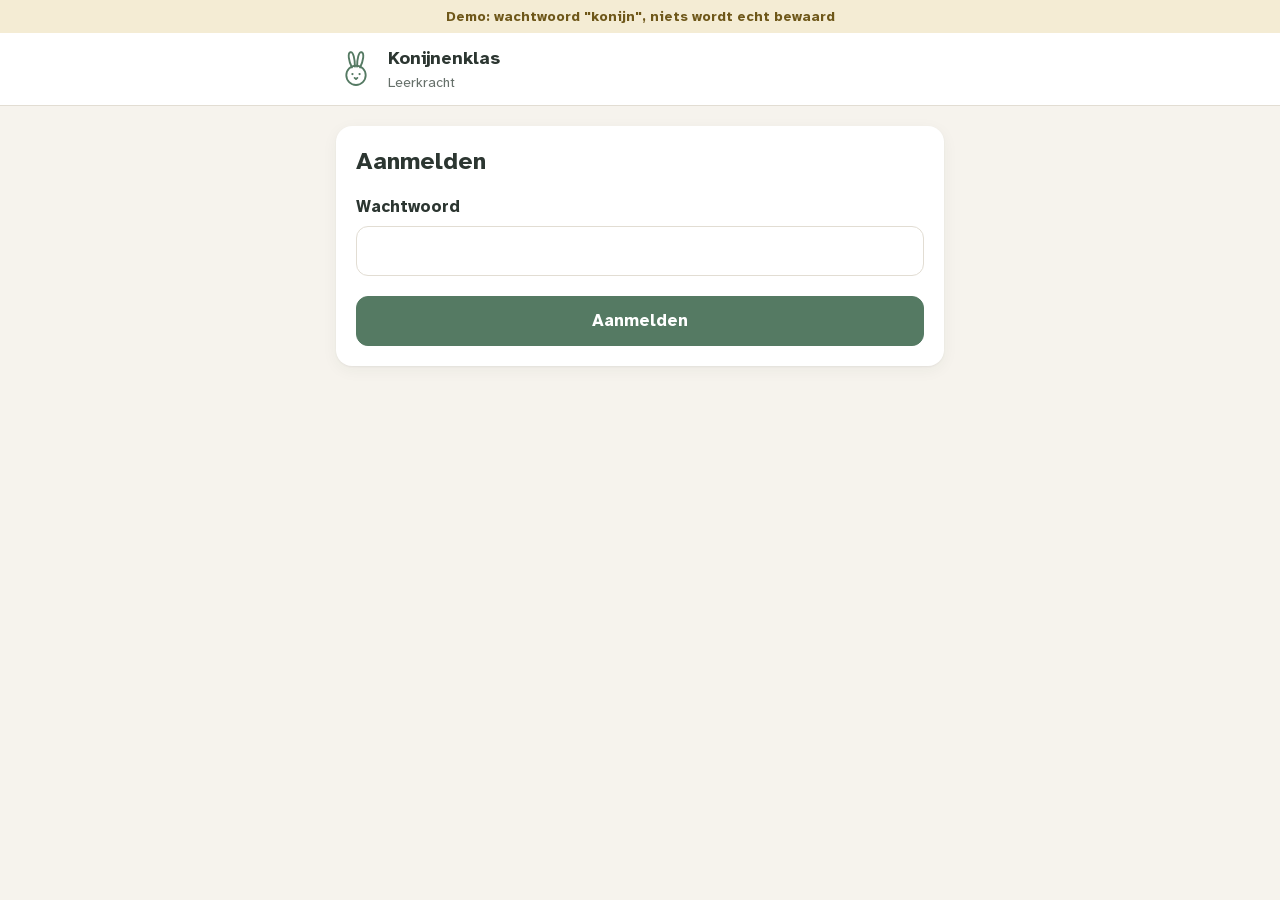
==== leerkracht/index.html @ 287f4061 "Ouder- en leerkrachtensite met demomodus, database en meldingsfunctie Ouders vullen maaltijden (per " ====
<!doctype html>
<html lang="nl-BE">
<head>
  <meta charset="utf-8">
  <meta name="viewport" content="width=device-width, initial-scale=1, viewport-fit=cover">
  <meta name="robots" content="noindex, nofollow">
  <meta name="theme-color" content="#ffffff">
  <meta name="apple-mobile-web-app-capable" content="yes">
  <meta name="apple-mobile-web-app-title" content="Konijnenklas">
  <title>Konijnenklas: leerkracht</title>
  <link rel="manifest" href="manifest.webmanifest">
  <link rel="icon" href="../img/konijn.svg" type="image/svg+xml">
  <link rel="apple-touch-icon" href="../img/icoon-180.png">
  <link rel="preload" href="../fonts/atkinson-400.woff2" as="font" type="font/woff2" crossorigin>
  <link rel="preload" href="../fonts/atkinson-700.woff2" as="font" type="font/woff2" crossorigin>
  <link rel="stylesheet" href="../css/stijl.css">
  <script src="../js/vendor/supabase.js" defer></script>
  <script type="module" src="../js/leerkracht.js"></script>
</head>
<body>
  <div class="demo-band" id="demoBand" hidden>Demo: wachtwoord "konijn", niets wordt echt bewaard</div>
  <header class="kop">
    <div class="kop-binnen">
      <img class="logo" src="../img/konijn.svg" alt="">
      <div>
        <div class="kop-titel" id="klasTitel">Konijnenklas</div>
        <div class="kop-sub">Leerkracht</div>
      </div>
      <button class="link kop-rechts" type="button" id="afmelden" hidden>Afmelden</button>
    </div>
  </header>

  <main class="inhoud">
    <section class="kaart start" id="aanmelden" hidden>
      <h1>Aanmelden</h1>
      <form id="aanmeldForm">
        <label for="wachtwoord">Wachtwoord</label>
        <input type="password" id="wachtwoord" autocomplete="current-password" enterkeyhint="go">
        <p class="fout" id="aanmeldFout" role="alert"></p>
        <button class="knop hoofd breed" type="submit">Aanmelden</button>
      </form>
    </section>

    <section id="app" hidden>
      <nav class="nav" role="tablist">
        <button class="tab" role="tab" data-scherm="kinderen">Kinderen</button>
        <button class="tab" role="tab" data-scherm="klas">Klas</button>
        <button class="tab" role="tab" data-scherm="vrij">Vrije dagen</button>
        <button class="tab" role="tab" data-scherm="meldingen">Meldingen</button>
      </nav>
      <div id="scherm"></div>
    </section>
  </main>

  <dialog id="bevestig">
    <form method="dialog">
      <h2 id="bevestigTitel"></h2>
      <div id="bevestigTekst"></div>
      <div class="dialoog-knoppen">
        <button class="knop" value="nee">Annuleren</button>
        <button class="knop hoofd" value="ja">OK</button>
      </div>
    </form>
  </dialog>
  <div class="toast" id="toast" role="status" aria-live="polite"></div>
</body>
</html>
---- css/stijl.css ----
/* Konijnenklas: gedeelde stijl voor de ouder- en de leerkrachtensite. Mobiel eerst. */

@font-face {
  font-family: 'Atkinson Hyperlegible';
  src: url('../fonts/atkinson-400.woff2') format('woff2');
  font-weight: 400;
  font-display: swap;
}
@font-face {
  font-family: 'Atkinson Hyperlegible';
  src: url('../fonts/atkinson-700.woff2') format('woff2');
  font-weight: 700;
  font-display: swap;
}

:root {
  color-scheme: light;
  --achtergrond: #f6f3ed;
  --kaart: #ffffff;
  --tekst: #2c3631;
  --zacht: #66706a;
  --lijn: #e2ddd3;
  --accent: #557a63;
  --accent-donker: #3f5f4b;
  --accent-zacht: #e4ece5;
  --uit: #efece6;
  --uit-tekst: #b6b0a6;
  --warm: #c4825a;
  --warm-zacht: #f6e7dd;
  --warm-tekst: #7a4a2c;
  --vegi: #6f9152;
  --vegi-zacht: #e6eedd;
  --vegi-tekst: #44602f;
  --boter: #b8963f;
  --boter-zacht: #f4ecd4;
  --boter-tekst: #6e5719;
  --maan: #5f6b9c;
  --fout: #a8473b;
  --straal: 16px;
  --schaduw: 0 1px 2px rgba(44, 54, 49, .06), 0 4px 16px rgba(44, 54, 49, .05);
}

* { box-sizing: border-box; }
html { -webkit-text-size-adjust: 100%; }
body {
  margin: 0;
  background: var(--achtergrond);
  color: var(--tekst);
  font: 17px/1.5 'Atkinson Hyperlegible', system-ui, -apple-system, sans-serif;
  -webkit-font-smoothing: antialiased;
}
[hidden] { display: none !important; }
h1, h2, h3 { line-height: 1.25; margin: 0; }
h1 { font-size: 24px; }
h2 { font-size: 19px; }
p { margin: 0; }
button, input, select { font: inherit; color: inherit; }

/* Kop */
.kop { background: var(--kaart); border-bottom: 1px solid var(--lijn); }
.kop-binnen {
  max-width: 640px; margin: 0 auto; padding: 12px 16px;
  display: flex; align-items: center; gap: 12px;
}
.logo { width: 40px; height: 40px; color: var(--accent); flex: none; }
.kop-titel { font-weight: 700; font-size: 18px; }
.kop-sub { color: var(--zacht); font-size: 14px; }
.kop-rechts { margin-left: auto; }

.inhoud { max-width: 640px; margin: 0 auto; padding: 20px 16px 32px; }
.kaart {
  background: var(--kaart); border-radius: var(--straal); box-shadow: var(--schaduw);
  padding: 20px;
}
.kaart + .kaart { margin-top: 16px; }
.uitleg { color: var(--zacht); margin-top: 6px; }
.klein { color: var(--zacht); font-size: 14px; }

/* Formulieren */
label { display: block; font-weight: 700; margin: 18px 0 6px; }
input[type=text], input[type=password], input[type=date], select {
  width: 100%; min-height: 50px; padding: 10px 14px;
  border: 1.5px solid var(--lijn); border-radius: 12px; background: var(--kaart);
  font-size: 17px;
}
select {
  appearance: none;
  background-image: url("data:image/svg+xml,%3Csvg xmlns='http://www.w3.org/2000/svg' width='14' height='9' fill='none' stroke='%2366706a' stroke-width='2' stroke-linecap='round' stroke-linejoin='round'%3E%3Cpath d='M1 1l6 6 6-6'/%3E%3C/svg%3E");
  background-repeat: no-repeat; background-position: right 16px center; padding-right: 40px;
}
input:focus-visible, select:focus-visible, button:focus-visible {
  outline: 3px solid color-mix(in srgb, var(--accent) 45%, transparent); outline-offset: 2px;
}
.fout { color: var(--fout); font-weight: 700; margin-top: 10px; min-height: 0; }
.fout:empty { display: none; }

.knop {
  display: inline-flex; align-items: center; justify-content: center; gap: 8px;
  min-height: 50px; padding: 10px 18px; border-radius: 12px; cursor: pointer;
  border: 1.5px solid var(--lijn); background: var(--kaart); font-weight: 700;
  text-align: center;
}
.knop.hoofd { background: var(--accent); border-color: var(--accent); color: #fff; }
.knop.hoofd:active { background: var(--accent-donker); }
.knop.breed { width: 100%; }
.knop:disabled { opacity: .45; cursor: default; }
.knop.klein-knop { min-height: 40px; padding: 6px 12px; font-size: 15px; border-radius: 10px; }
.link {
  background: none; border: 0; padding: 4px 0; cursor: pointer;
  color: var(--accent-donker); font-weight: 700; text-decoration: underline; text-underline-offset: 3px;
}
.start .knop.hoofd { margin-top: 20px; }

/* Kind en tabbladen */
.kind-balk { display: flex; align-items: flex-end; justify-content: space-between; gap: 12px; margin-bottom: 16px; }
.tabs {
  display: grid; grid-template-columns: 1fr 1fr; gap: 4px; padding: 4px;
  background: var(--uit); border-radius: 14px; margin-bottom: 16px;
}
.tab {
  min-height: 46px; border: 0; border-radius: 11px; background: transparent; cursor: pointer;
  font-weight: 700; color: var(--zacht);
}
.tab[aria-selected=true] { background: var(--kaart); color: var(--tekst); box-shadow: var(--schaduw); }

/* Maandkiezer */
.maanden {
  display: flex; gap: 6px; overflow-x: auto; padding: 2px 2px 8px; margin: 0 -2px;
  scrollbar-width: none;
}
.maanden::-webkit-scrollbar { display: none; }
.maand {
  flex: none; min-width: 54px; min-height: 52px; padding: 4px 8px; border-radius: 12px; cursor: pointer;
  border: 1.5px solid var(--lijn); background: var(--kaart); line-height: 1.1;
  display: flex; flex-direction: column; align-items: center; justify-content: center; gap: 3px;
}
.maand b { font-size: 15px; }
.maand small { font-size: 11px; color: var(--zacht); }
.maand.actief { border-color: var(--accent); background: var(--accent-zacht); }
.maand.vast b { color: var(--uit-tekst); }
.maand-stip { width: 6px; height: 6px; border-radius: 50%; background: transparent; }
.maand.gewijzigd .maand-stip { background: var(--warm); }
.maand.ingevuld .maand-stip { background: var(--accent); }

.maand-kop { margin: 14px 0 4px; }
.maand-kop .status { margin-top: 2px; }
.maand-kop h2 { text-transform: capitalize; }
.status { font-size: 15px; color: var(--zacht); }
.status.slot { color: var(--fout); font-weight: 700; }

/* Opties boven de kalender */
.opties { margin: 14px 0 16px; padding: 14px; border-radius: 14px; background: var(--achtergrond); }
.segment {
  display: grid; grid-auto-flow: column; grid-auto-columns: 1fr; gap: 4px; padding: 4px;
  border-radius: 12px; background: var(--uit); margin-bottom: 12px;
}
.segment button {
  min-height: 40px; border: 0; border-radius: 9px; background: transparent; cursor: pointer;
  font-size: 15px; font-weight: 700; color: var(--zacht); padding: 4px 6px;
}
.segment button[aria-pressed=true] { background: var(--kaart); color: var(--tekst); box-shadow: var(--schaduw); }
.opties-uitleg { font-size: 15px; color: var(--zacht); margin-bottom: 10px; }
.keuzes { display: grid; grid-template-columns: 1fr 1fr; gap: 8px; }
.keuze {
  min-height: 48px; padding: 6px 10px; border-radius: 12px; cursor: pointer; text-align: left;
  border: 1.5px solid var(--lijn); background: var(--kaart); font-size: 15px; font-weight: 700;
  display: flex; align-items: center; gap: 8px;
}
.keuze:disabled { opacity: .45; cursor: default; }
.bol {
  flex: none; position: relative; width: 22px; height: 22px; border-radius: 50%;
  display: grid; place-items: center; font-size: 11px; font-weight: 700; border: 1.5px solid;
}
.bol.m-warm { background: var(--warm-zacht); border-color: var(--warm); color: var(--warm-tekst); }
.bol.m-vegi { background: var(--vegi-zacht); border-color: var(--vegi); color: var(--vegi-tekst); }
.bol.m-boterhammen { background: var(--boter-zacht); border-color: var(--boter); color: var(--boter-tekst); }
.bol .dag-maan { width: 13px; height: 13px; top: -5px; left: -6px; }
.bol .dag-maan svg { width: 9px; height: 9px; }
.vaste-dagen { display: grid; gap: 8px; margin-bottom: 12px; }
.vaste-dag { display: grid; grid-template-columns: 96px 1fr; align-items: center; gap: 10px; }
.vaste-dag span { font-weight: 700; }
.vaste-dag select { min-height: 44px; font-size: 15px; }
.opties-rij { display: flex; flex-wrap: wrap; gap: 8px; margin-top: 10px; }
.opties-rij .knop { flex: 1 1 auto; }
.weekdagen { display: flex; flex-wrap: wrap; gap: 8px; margin-bottom: 4px; }
.vinkje {
  display: inline-flex; align-items: center; gap: 8px; margin: 0; padding: 8px 12px; min-height: 44px;
  border: 1.5px solid var(--lijn); border-radius: 12px; background: var(--kaart); font-weight: 700; cursor: pointer;
}
.vinkje input { width: 20px; height: 20px; accent-color: var(--accent); margin: 0; }
.weken { display: grid; gap: 8px; }
.week {
  display: flex; align-items: center; justify-content: space-between; gap: 8px;
  min-height: 48px; padding: 6px 12px; border-radius: 12px; cursor: pointer;
  border: 1.5px solid var(--lijn); background: var(--kaart); font-weight: 700; text-align: left;
}
.week.aan { border-color: var(--accent); background: var(--accent-zacht); }
.week small { color: var(--zacht); font-weight: 400; font-size: 14px; }

/* Kalender */
.kalender { display: grid; grid-template-columns: repeat(7, minmax(0, 1fr)); gap: 4px 2px; }
.kalender-kop {
  text-align: center; font-size: 13px; font-weight: 700; color: var(--zacht);
  text-transform: uppercase; letter-spacing: .04em; padding-bottom: 4px;
}
.kalender-kop.weekend { color: var(--uit-tekst); }
.dag {
  appearance: none; border: 0; background: none; padding: 4px 0 0; margin: 0; cursor: pointer;
  display: flex; flex-direction: column; align-items: center; gap: 3px; min-height: 64px;
  -webkit-tap-highlight-color: transparent;
}
.dag-cirkel {
  position: relative; width: 40px; height: 40px; border-radius: 50%;
  display: grid; place-items: center; font-weight: 700; font-size: 16px;
  border: 1.5px solid var(--lijn); background: var(--kaart);
  transition: background-color .12s, border-color .12s;
}
.dag-label { font-size: 11px; line-height: 14px; min-height: 14px; font-weight: 700; color: var(--zacht); }
.dag.uit { cursor: default; }
.dag.uit .dag-cirkel { background: var(--uit); border-color: transparent; color: var(--uit-tekst); }
.dag.vrij .dag-label { color: var(--uit-tekst); }
.dag.m-warm .dag-cirkel { background: var(--warm-zacht); border-color: var(--warm); color: var(--warm-tekst); }
.dag.m-vegi .dag-cirkel { background: var(--vegi-zacht); border-color: var(--vegi); color: var(--vegi-tekst); }
.dag.m-boterhammen .dag-cirkel { background: var(--boter-zacht); border-color: var(--boter); color: var(--boter-tekst); }
.dag.m-warm .dag-label { color: var(--warm-tekst); }
.dag.m-vegi .dag-label { color: var(--vegi-tekst); }
.dag.m-boterhammen .dag-label { color: var(--boter-tekst); }
.dag.o-aan .dag-cirkel { background: var(--accent); border-color: var(--accent); color: #fff; }
.dag.o-aan .dag-label { color: var(--accent-donker); }
.dag.uit:is(.m-warm, .m-vegi, .m-boterhammen, .o-aan) .dag-cirkel { opacity: .5; }
.dag.vandaag .dag-cirkel { box-shadow: 0 0 0 2px var(--kaart), 0 0 0 4px var(--tekst); }
.dag.vandaag .dag-label { color: var(--tekst); }
.dag.gekozen .dag-cirkel { outline: 3px solid var(--accent-donker); outline-offset: 2px; }
.dag.gekozen .dag-cirkel::after {
  content: ''; position: absolute; right: -6px; bottom: -6px; width: 17px; height: 17px; border-radius: 50%;
  background: var(--accent-donker) url("data:image/svg+xml,%3Csvg xmlns='http://www.w3.org/2000/svg' viewBox='0 0 12 12' fill='none' stroke='white' stroke-width='2' stroke-linecap='round' stroke-linejoin='round'%3E%3Cpath d='M2.5 6.2l2.3 2.3 4.7-4.9'/%3E%3C/svg%3E") center / 11px no-repeat;
}
.dag-maan {
  position: absolute; top: -6px; left: -6px; width: 18px; height: 18px; border-radius: 50%;
  display: grid; place-items: center; background: var(--kaart); color: var(--maan);
  box-shadow: 0 0 0 1.5px var(--lijn);
}
.dag-maan svg { width: 12px; height: 12px; display: block; }
.paneel.vast .kalender { filter: grayscale(.4); }

.legende {
  display: flex; flex-wrap: wrap; gap: 8px 16px; margin-top: 16px; font-size: 14px; color: var(--zacht);
}
.legende span { display: inline-flex; align-items: center; gap: 6px; }
.legende .bol { width: 18px; height: 18px; font-size: 10px; }
.legende .legende-maan { border: 0; }
.legende .legende-maan .dag-maan { position: static; width: 18px; height: 18px; }
.legende .bol.uit { background: var(--uit); border-color: transparent; }
.legende .bol.o-aan { background: var(--accent); border-color: var(--accent); }
.vrije-lijst { margin: 12px 0 0; padding: 0; list-style: none; font-size: 14px; color: var(--zacht); }
.vrije-lijst li + li { margin-top: 2px; }

/* Verstuurbalk */
.verstuur-balk {
  position: sticky; bottom: 0; z-index: 5; margin: 20px -16px 0;
  padding: 14px 16px calc(14px + env(safe-area-inset-bottom));
  background: color-mix(in srgb, var(--achtergrond) 94%, transparent);
  backdrop-filter: blur(8px); -webkit-backdrop-filter: blur(8px);
  border-top: 1px solid var(--lijn);
}
.verstuur-status { font-size: 14px; color: var(--zacht); margin-bottom: 8px; text-align: center; }
.verstuur-status.open { color: var(--warm-tekst); font-weight: 700; }

/* Dialoog en toast */
dialog {
  border: 0; border-radius: 20px; padding: 24px; width: min(440px, calc(100vw - 32px));
  box-shadow: 0 20px 60px rgba(0, 0, 0, .2); color: var(--tekst);
}
dialog::backdrop { background: rgba(44, 54, 49, .45); }
dialog h2 { margin-bottom: 12px; }
dialog p + p, dialog ul + p { margin-top: 10px; }
dialog ul { margin: 10px 0 0; padding-left: 20px; }
.dialoog-knoppen { display: grid; grid-template-columns: 1fr 1fr; gap: 10px; margin-top: 22px; }

.toast {
  position: fixed; left: 50%; top: calc(16px + env(safe-area-inset-top)); z-index: 20;
  transform: translate(-50%, -20px); opacity: 0; pointer-events: none;
  background: var(--tekst); color: #fff; padding: 12px 18px; border-radius: 12px; font-weight: 700;
  width: max-content; max-width: calc(100vw - 32px); text-align: center;
  transition: opacity .2s, transform .2s;
}
.toast.zichtbaar { opacity: 1; transform: translate(-50%, 0); }

.laden { color: var(--zacht); text-align: center; padding: 32px 0; }
.demo-band {
  background: var(--boter-zacht); color: var(--boter-tekst); font-size: 14px; font-weight: 700;
  text-align: center; padding: 6px 16px;
}

/* Leerkracht */
.nav {
  display: flex; gap: 4px; overflow-x: auto; padding: 4px; margin-bottom: 16px;
  background: var(--uit); border-radius: 14px; scrollbar-width: none;
}
.nav::-webkit-scrollbar { display: none; }
.nav .tab { flex: 1 1 auto; padding: 0 8px; font-size: 14px; white-space: nowrap; }
@media (min-width: 420px) { .nav .tab { font-size: 16px; padding: 0 12px; } }
.lijst { list-style: none; margin: 0; padding: 0; }
.lijst li { border-top: 1px solid var(--lijn); }
.lijst li:first-child { border-top: 0; }
.rij {
  width: 100%; display: flex; align-items: center; justify-content: space-between; gap: 12px;
  min-height: 56px; padding: 8px 0; background: none; border: 0; text-align: left; cursor: pointer;
}
.rij b { display: block; }
.rij small { color: var(--zacht); font-size: 14px; }
.rij-pijl { color: var(--zacht); flex: none; }
.zoek { margin-bottom: 8px; }
.formulier-rij { display: grid; grid-template-columns: 1fr 1fr; gap: 10px; }
.formulier-rij label { margin-top: 12px; }
.inzending { padding: 10px 0; border-top: 1px solid var(--lijn); }
.inzending:first-child { border-top: 0; }
.inzending small { display: block; color: var(--zacht); font-size: 13px; }
.label-soort {
  display: inline-block; font-size: 12px; font-weight: 700; border-radius: 6px; padding: 1px 6px; margin-right: 6px;
  background: var(--accent-zacht); color: var(--accent-donker);
}
.label-soort.maaltijden { background: var(--warm-zacht); color: var(--warm-tekst); }
.terug { margin-bottom: 12px; }
.fiche-kalenders { display: grid; gap: 24px; margin-top: 12px; }
.fiche-kalenders h3 { margin-bottom: 10px; font-size: 17px; }
.vrije-dag { display: flex; align-items: center; justify-content: space-between; gap: 12px; padding: 8px 0; border-top: 1px solid var(--lijn); }
.vrije-dag:first-child { border-top: 0; }
.vrije-dag small { display: block; color: var(--zacht); font-size: 14px; }
.officieel { color: var(--zacht); font-size: 13px; }

@media (min-width: 520px) {
  .dag-cirkel { width: 46px; height: 46px; font-size: 17px; }
  .dag { min-height: 72px; }
  .keuzes { grid-template-columns: 1fr 1fr 1fr; }
}
@media (prefers-reduced-motion: reduce) {
  * { transition: none !important; }
}
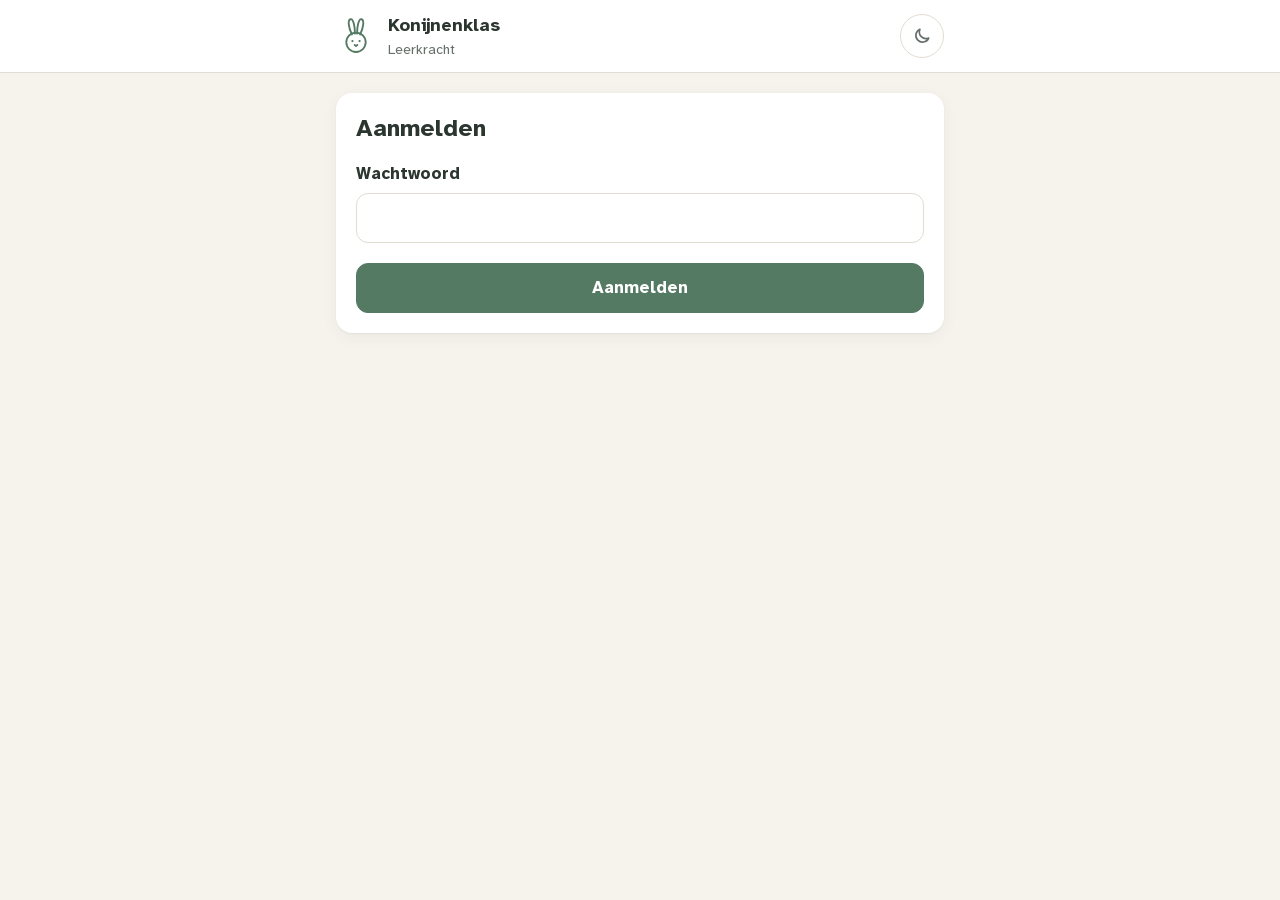
==== commit 91e57f19: "Lichte en donkere modus, bewaard in een cookie op het toestel Knop rechtsboven op de ouder- en leerk" ====
--- a/leerkracht/index.html
+++ b/leerkracht/index.html
@@ -13,6 +13,7 @@
   <link rel="apple-touch-icon" href="../img/icoon-180.png">
   <link rel="preload" href="../fonts/atkinson-400.woff2" as="font" type="font/woff2" crossorigin>
   <link rel="preload" href="../fonts/atkinson-700.woff2" as="font" type="font/woff2" crossorigin>
+  <script>document.documentElement.dataset.thema = /(?:^|; )thema=donker/.test(document.cookie) ? 'donker' : 'licht';</script>
   <link rel="stylesheet" href="../css/stijl.css">
   <script src="../js/vendor/supabase.js" defer></script>
   <script type="module" src="../js/leerkracht.js"></script>
@@ -26,7 +27,10 @@
         <div class="kop-titel" id="klasTitel">Konijnenklas</div>
         <div class="kop-sub">Leerkracht</div>
       </div>
-      <button class="link kop-rechts" type="button" id="afmelden" hidden>Afmelden</button>
+      <div class="kop-rechts">
+        <button class="link" type="button" id="afmelden" hidden>Afmelden</button>
+        <button class="thema-knop" type="button" id="themaKnop"></button>
+      </div>
     </div>
   </header>
 
--- a/css/stijl.css
+++ b/css/stijl.css
@@ -40,6 +40,37 @@
   --schaduw: 0 1px 2px rgba(44, 54, 49, .06), 0 4px 16px rgba(44, 54, 49, .05);
 }
 
+/* Donkere modus: dezelfde rustige kleuren, gedempt */
+:root[data-thema=donker] {
+  color-scheme: dark;
+  --achtergrond: #161b19;
+  --kaart: #20272a;
+  --tekst: #e5e9e6;
+  --zacht: #9ba59f;
+  --lijn: #353e3b;
+  --accent: #4f7a5e;
+  --accent-donker: #9cc4a9;
+  --accent-zacht: #24382c;
+  --uit: #262d2c;
+  --uit-tekst: #5b6561;
+  --warm: #c98f68;
+  --warm-zacht: #3a2a21;
+  --warm-tekst: #f0c6a8;
+  --vegi: #86a768;
+  --vegi-zacht: #253120;
+  --vegi-tekst: #c6dcb0;
+  --boter: #c7a654;
+  --boter-zacht: #352e1a;
+  --boter-tekst: #ebd89f;
+  --maan: #a3aee0;
+  --fout: #e48f82;
+  --schaduw: 0 1px 2px rgba(0, 0, 0, .3), 0 4px 16px rgba(0, 0, 0, .2);
+}
+:root[data-thema=donker] .dag.gekozen .dag-cirkel::after { background-color: #3f6b4f; }
+:root[data-thema=donker] select {
+  background-image: url("data:image/svg+xml,%3Csvg xmlns='http://www.w3.org/2000/svg' width='14' height='9' fill='none' stroke='%239ba59f' stroke-width='2' stroke-linecap='round' stroke-linejoin='round'%3E%3Cpath d='M1 1l6 6 6-6'/%3E%3C/svg%3E");
+}
+
 * { box-sizing: border-box; }
 html { -webkit-text-size-adjust: 100%; }
 body {
@@ -65,7 +96,12 @@
 .logo { width: 40px; height: 40px; color: var(--accent); flex: none; }
 .kop-titel { font-weight: 700; font-size: 18px; }
 .kop-sub { color: var(--zacht); font-size: 14px; }
-.kop-rechts { margin-left: auto; }
+.kop-rechts { margin-left: auto; display: flex; align-items: center; gap: 14px; }
+.thema-knop {
+  width: 44px; height: 44px; border-radius: 50%; border: 1.5px solid var(--lijn); background: var(--kaart);
+  color: var(--zacht); display: grid; place-items: center; cursor: pointer; padding: 0; flex: none;
+}
+.thema-knop svg { width: 20px; height: 20px; }
 
 .inhoud { max-width: 640px; margin: 0 auto; padding: 20px 16px 32px; }
 .kaart {
@@ -91,6 +127,7 @@
 input:focus-visible, select:focus-visible, button:focus-visible {
   outline: 3px solid color-mix(in srgb, var(--accent) 45%, transparent); outline-offset: 2px;
 }
+.hulp { color: var(--zacht); font-size: 15px; margin: -2px 0 8px; }
 .fout { color: var(--fout); font-weight: 700; margin-top: 10px; min-height: 0; }
 .fout:empty { display: none; }
 
@@ -269,7 +306,7 @@
 /* Dialoog en toast */
 dialog {
   border: 0; border-radius: 20px; padding: 24px; width: min(440px, calc(100vw - 32px));
-  box-shadow: 0 20px 60px rgba(0, 0, 0, .2); color: var(--tekst);
+  box-shadow: 0 20px 60px rgba(0, 0, 0, .2); color: var(--tekst); background: var(--kaart);
 }
 dialog::backdrop { background: rgba(44, 54, 49, .45); }
 dialog h2 { margin-bottom: 12px; }
@@ -280,7 +317,7 @@
 .toast {
   position: fixed; left: 50%; top: calc(16px + env(safe-area-inset-top)); z-index: 20;
   transform: translate(-50%, -20px); opacity: 0; pointer-events: none;
-  background: var(--tekst); color: #fff; padding: 12px 18px; border-radius: 12px; font-weight: 700;
+  background: var(--tekst); color: var(--achtergrond); padding: 12px 18px; border-radius: 12px; font-weight: 700;
   width: max-content; max-width: calc(100vw - 32px); text-align: center;
   transition: opacity .2s, transform .2s;
 }
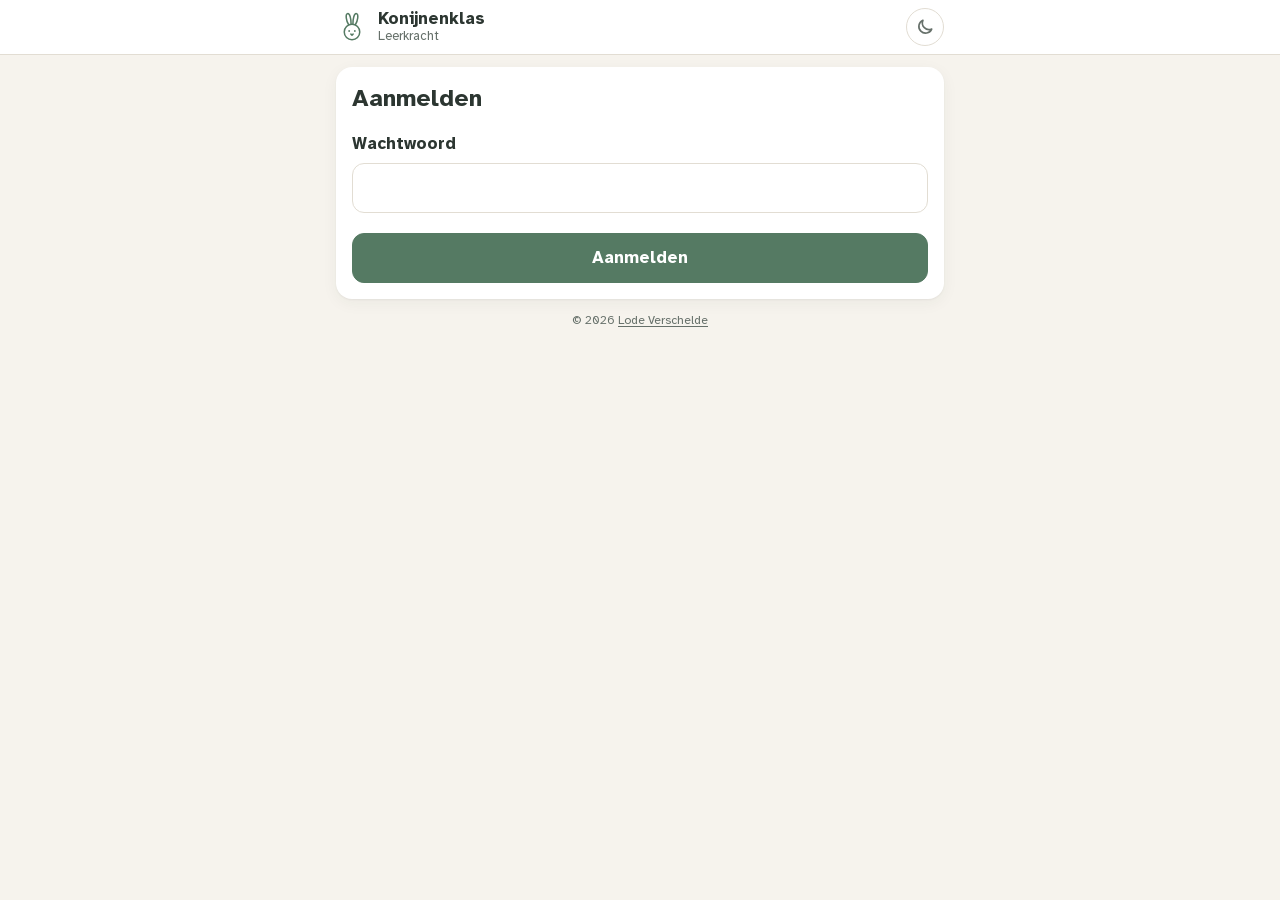
==== commit d75ced6a: "Copyrightregel onderaan elke pagina, naam linkt naar lvit.be '© <huidig jaar> Lode Verschelde', klei" ====
--- a/leerkracht/index.html
+++ b/leerkracht/index.html
@@ -56,6 +56,9 @@
     </section>
   </main>
 
+  <footer class="voet">© <span class="jaar">2026</span> <a href="https://lvit.be" target="_blank" rel="noopener">Lode Verschelde</a></footer>
+  <script>document.querySelectorAll('.jaar').forEach((j) => { j.textContent = new Date().getFullYear(); });</script>
+
   <dialog id="bevestig">
     <form method="dialog">
       <h2 id="bevestigTitel"></h2>
--- a/css/stijl.css
+++ b/css/stijl.css
@@ -36,6 +36,8 @@
   --boter-tekst: #6e5719;
   --maan: #5f6b9c;
   --fout: #a8473b;
+  --rood: #c2453a;
+  --blauw: #3d6db5;
   --straal: 16px;
   --schaduw: 0 1px 2px rgba(44, 54, 49, .06), 0 4px 16px rgba(44, 54, 49, .05);
 }
@@ -64,6 +66,8 @@
   --boter-tekst: #ebd89f;
   --maan: #a3aee0;
   --fout: #e48f82;
+  --rood: #c9564b;
+  --blauw: #4a7bc4;
   --schaduw: 0 1px 2px rgba(0, 0, 0, .3), 0 4px 16px rgba(0, 0, 0, .2);
 }
 :root[data-thema=donker] .dag.gekozen .dag-cirkel::after { background-color: #3f6b4f; }
@@ -103,7 +107,7 @@
 }
 .thema-knop svg { width: 20px; height: 20px; }
 
-.inhoud { max-width: 640px; margin: 0 auto; padding: 20px 16px 32px; }
+.inhoud { max-width: 640px; margin: 0 auto; padding: 20px 16px 8px; }
 .kaart {
   background: var(--kaart); border-radius: var(--straal); box-shadow: var(--schaduw);
   padding: 20px;
@@ -127,7 +131,7 @@
 input:focus-visible, select:focus-visible, button:focus-visible {
   outline: 3px solid color-mix(in srgb, var(--accent) 45%, transparent); outline-offset: 2px;
 }
-.hulp { color: var(--zacht); font-size: 15px; margin: -2px 0 8px; }
+.hulp { color: var(--zacht); font-size: 13px; line-height: 1.4; margin: -2px 0 8px; }
 .fout { color: var(--fout); font-weight: 700; margin-top: 10px; min-height: 0; }
 .fout:empty { display: none; }
 
@@ -206,7 +210,7 @@
 .keuze:disabled { opacity: .45; cursor: default; }
 .bol {
   flex: none; position: relative; width: 22px; height: 22px; border-radius: 50%;
-  display: grid; place-items: center; font-size: 11px; font-weight: 700; border: 1.5px solid;
+  display: grid; place-items: center; font-size: 11px; font-weight: 700; line-height: 1; border: 1.5px solid;
 }
 .bol.m-warm { background: var(--warm-zacht); border-color: var(--warm); color: var(--warm-tekst); }
 .bol.m-vegi { background: var(--vegi-zacht); border-color: var(--vegi); color: var(--vegi-tekst); }
@@ -283,7 +287,7 @@
 .legende {
   display: flex; flex-wrap: wrap; gap: 8px 16px; margin-top: 16px; font-size: 14px; color: var(--zacht);
 }
-.legende span { display: inline-flex; align-items: center; gap: 6px; }
+.legende > span { display: inline-flex; align-items: center; gap: 6px; }
 .legende .bol { width: 18px; height: 18px; font-size: 10px; }
 .legende .legende-maan { border: 0; }
 .legende .legende-maan .dag-maan { position: static; width: 18px; height: 18px; }
@@ -347,6 +351,17 @@
 .rij b { display: block; }
 .rij small { color: var(--zacht); font-size: 14px; }
 .rij-pijl { color: var(--zacht); flex: none; }
+.rij-rechts { display: flex; align-items: center; gap: 6px; flex: none; }
+.nieuw-bol {
+  width: 26px; height: 26px; border-radius: 50%; display: grid; place-items: center;
+  color: #fff; font-size: 13px; font-weight: 700; line-height: 1;
+}
+.nieuw-bol.maaltijden { background: var(--rood); }
+.nieuw-bol.opvang { background: var(--blauw); }
+.label-nieuw {
+  display: inline-block; margin-left: 6px; font-size: 12px; font-weight: 700; border-radius: 6px; padding: 1px 6px;
+  background: var(--rood); color: #fff;
+}
 .zoek { margin-bottom: 8px; }
 .formulier-rij { display: grid; grid-template-columns: 1fr 1fr; gap: 10px; }
 .formulier-rij label { margin-top: 12px; }
@@ -374,3 +389,87 @@
 @media (prefers-reduced-motion: reduce) {
   * { transition: none !important; }
 }
+
+/* Ouderpagina compact op een smartphone: de kalender moet zonder scrollen in beeld komen. */
+.kind-balk { align-items: center; margin-bottom: 10px; }
+.kind-naam { font-size: 18px; min-width: 0; overflow: hidden; text-overflow: ellipsis; white-space: nowrap; }
+.kind-naam .klein { font-size: 14px; }
+.verstuur-balk { position: static; }
+.verstuur-balk.plakt { position: sticky; }
+
+/* Compact op elke breedte (vroeger alleen onder 520 px). */
+.kop-binnen { padding: 8px 16px; gap: 10px; }
+.logo { width: 32px; height: 32px; }
+.kop-titel { font-size: 17px; line-height: 1.2; }
+.kop-sub { font-size: 13px; line-height: 1.2; }
+.thema-knop { width: 38px; height: 38px; }
+.inhoud { padding-top: 12px; }
+.kaart { padding: 16px; }
+
+.tabs { margin-bottom: 10px; padding: 3px; }
+.tab { min-height: 40px; }
+.maanden { gap: 5px; padding-bottom: 4px; }
+.maand { position: relative; min-width: 46px; min-height: 32px; padding: 2px 8px; }
+.maand .maand-stip { position: absolute; bottom: 3px; left: 50%; width: 5px; height: 5px; margin-left: -2.5px; }
+.maand b { font-size: 14px; }
+.maand-kop { margin: 4px 0 0; }
+.maand-kop h2 { font-size: 17px; }
+.maand-kop .status { font-size: 13px; margin-top: 0; }
+
+.opties { margin: 6px 0 10px; padding: 10px; }
+.segment { margin-bottom: 8px; padding: 3px; }
+.segment button { min-height: 34px; font-size: 14px; }
+.opties-uitleg { font-size: 13px; margin-bottom: 8px; }
+.keuzes { gap: 6px; }
+.keuze { min-height: 40px; padding: 4px 8px; font-size: 14px; border-radius: 10px; }
+.vaste-dagen { gap: 6px; margin-bottom: 8px; }
+.vaste-dag { margin: 0; }
+.vaste-dag { grid-template-columns: 96px 1fr; }
+.vaste-dag select { font-weight: 400; }
+.vaste-dag select { min-height: 38px; padding: 6px 36px 6px 10px; }
+.vaste-dagen + .knop, .opties .knop.hoofd.breed { min-height: 42px; }
+.opties-rij { margin-top: 6px; gap: 6px; }
+.knop.klein-knop { min-height: 36px; }
+.weken { gap: 6px; }
+.week { min-height: 40px; }
+.vinkje { min-height: 38px; padding: 6px 10px; }
+.opties .knop { min-height: 42px; }
+
+.kalender { gap: 2px; }
+.kalender-kop { font-size: 12px; padding-bottom: 2px; }
+.dag { min-height: 52px; gap: 2px; padding-top: 3px; }
+.dag-cirkel { width: 36px; height: 36px; font-size: 15px; }
+.dag-label { font-size: 10px; line-height: 12px; min-height: 12px; }
+.dag-maan { width: 16px; height: 16px; top: -5px; left: -5px; }
+.dag-maan svg { width: 11px; height: 11px; }
+
+.legende { margin-top: 10px; gap: 6px 12px; font-size: 13px; }
+.vrije-lijst { margin-top: 8px; font-size: 13px; }
+.verstuur-balk { margin-top: 12px; padding: 10px 16px calc(10px + env(safe-area-inset-bottom)); }
+.verstuur-status { font-size: 13px; margin-bottom: 6px; }
+.verstuur-balk .knop { min-height: 46px; }
+@media (min-width: 520px) {
+  .dag-cirkel { width: 42px; height: 42px; font-size: 16px; }
+  .dag { min-height: 58px; }
+}
+
+/* Rooster met maaltijdkeuzes */
+.keuze-matrix { display: grid; grid-template-columns: auto repeat(3, minmax(0, 1fr)); gap: 6px; align-items: center; }
+.matrix-kolom { text-align: center; font-size: 13px; font-weight: 700; color: var(--zacht); }
+.matrix-rij { font-size: 13px; font-weight: 700; color: var(--zacht); line-height: 1.2; max-width: 84px; }
+.keuze-matrix .keuze { justify-content: center; min-height: 44px; padding: 4px; }
+.keuze-matrix .bol { width: 28px; height: 28px; font-size: 13px; }
+.keuze-matrix .bol .dag-maan { width: 16px; height: 16px; top: -6px; left: -7px; }
+.keuze-matrix .bol .dag-maan svg { width: 11px; height: 11px; }
+.uitleg-rij { display: flex; align-items: baseline; gap: 12px; margin-bottom: 8px; }
+.uitleg-rij .opties-uitleg { margin: 0; flex: 1; }
+.klein-link { font-size: 14px; padding: 2px 0; flex: none; }
+.link:disabled { opacity: .4; cursor: default; }
+.selectie-rij { margin-top: -4px; gap: 16px; }
+
+/* Voettekst met copyright */
+.voet {
+  max-width: 640px; margin: 0 auto; padding: 4px 16px calc(16px + env(safe-area-inset-bottom));
+  text-align: center; font-size: 12px; color: var(--zacht);
+}
+.voet a { color: inherit; text-underline-offset: 2px; }
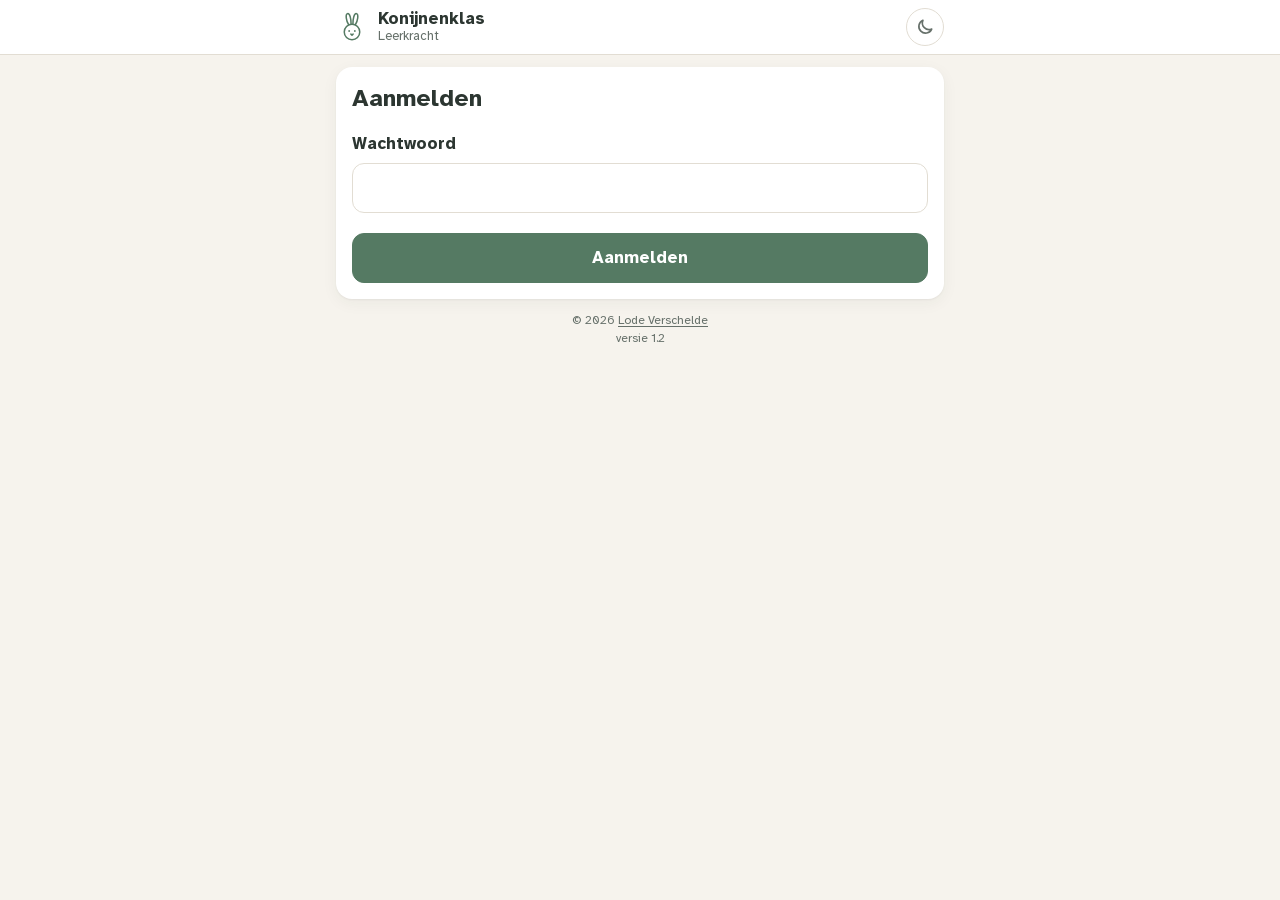
==== commit 1d668067: "Meldingen weer in het gewone formaat (declarative web push toonde niets op de iPhone); versienummer " ====
--- a/leerkracht/index.html
+++ b/leerkracht/index.html
@@ -56,7 +56,7 @@
     </section>
   </main>
 
-  <footer class="voet">© <span class="jaar">2026</span> <a href="https://lvit.be" target="_blank" rel="noopener">Lode Verschelde</a></footer>
+  <footer class="voet">© <span class="jaar">2026</span> <a href="https://lvit.be" target="_blank" rel="noopener">Lode Verschelde</a><br><span id="versie"></span><span id="versieSw"></span></footer>
   <script>document.querySelectorAll('.jaar').forEach((j) => { j.textContent = new Date().getFullYear(); });</script>
 
   <dialog id="bevestig">
--- a/css/stijl.css
+++ b/css/stijl.css
@@ -100,12 +100,24 @@
 .logo { width: 40px; height: 40px; color: var(--accent); flex: none; }
 .kop-titel { font-weight: 700; font-size: 18px; }
 .kop-sub { color: var(--zacht); font-size: 14px; }
-.kop-rechts { margin-left: auto; display: flex; align-items: center; gap: 14px; }
+.kop-rechts { margin-left: auto; display: flex; align-items: center; gap: 10px; }
 .thema-knop {
   width: 44px; height: 44px; border-radius: 50%; border: 1.5px solid var(--lijn); background: var(--kaart);
   color: var(--zacht); display: grid; place-items: center; cursor: pointer; padding: 0; flex: none;
 }
 .thema-knop svg { width: 20px; height: 20px; }
+/* Taalknop: toont de code, de onzichtbare keuzelijst erboven opent de lijst van het toestel. */
+.taal-knop {
+  position: relative; width: 44px; height: 44px; border-radius: 50%; border: 1.5px solid var(--lijn); background: var(--kaart);
+  color: var(--zacht); display: grid; place-items: center; flex: none; margin: 0; font-size: 13px; font-weight: 700; letter-spacing: .02em;
+}
+.taal-knop select {
+  position: absolute; inset: 0; width: 100%; height: 100%; min-height: 0; opacity: 0; cursor: pointer; font-size: 16px;
+  appearance: none; border: 0; padding: 0; margin: 0;
+}
+.taal-knop:has(select:focus-visible) { outline: 2px solid var(--accent-donker); outline-offset: 2px; }
+/* Tot ouder.js de vaste teksten vertaald heeft: geen Nederlandse flits in een andere taal. */
+.vertalen [data-t] { visibility: hidden; }
 
 .inhoud { max-width: 640px; margin: 0 auto; padding: 20px 16px 8px; }
 .kaart {
@@ -402,7 +414,8 @@
 .logo { width: 32px; height: 32px; }
 .kop-titel { font-size: 17px; line-height: 1.2; }
 .kop-sub { font-size: 13px; line-height: 1.2; }
-.thema-knop { width: 38px; height: 38px; }
+.thema-knop, .taal-knop { width: 38px; height: 38px; }
+.kop-rechts { gap: 8px; }
 .inhoud { padding-top: 12px; }
 .kaart { padding: 16px; }
 
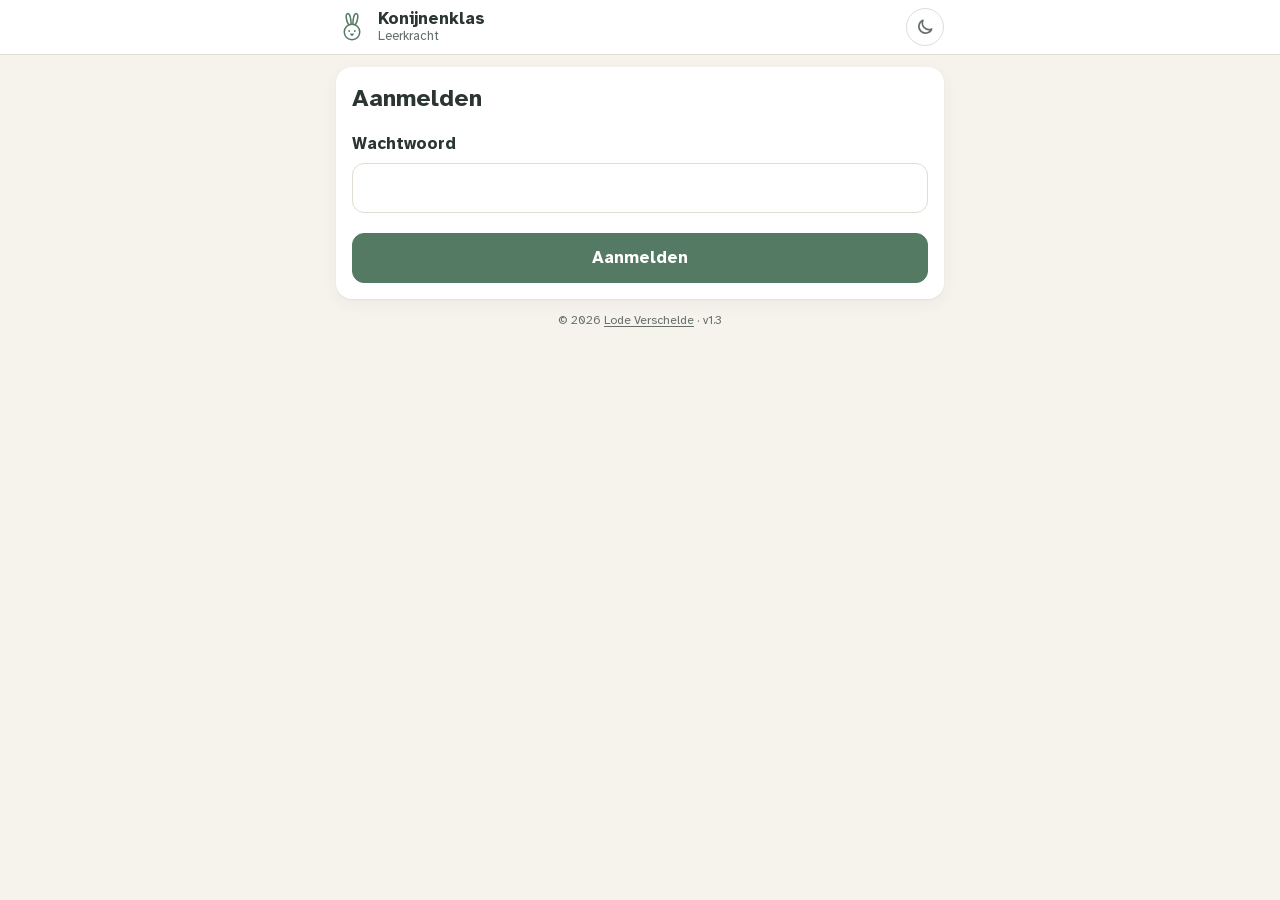
==== commit aa28794b: "Versienummer als v1.3 rechts van de naam, zonder versie van de meldingen Co-Authored-By: Claude Opus" ====
--- a/leerkracht/index.html
+++ b/leerkracht/index.html
@@ -56,7 +56,7 @@
     </section>
   </main>
 
-  <footer class="voet">© <span class="jaar">2026</span> <a href="https://lvit.be" target="_blank" rel="noopener">Lode Verschelde</a><br><span id="versie"></span><span id="versieSw"></span></footer>
+  <footer class="voet">© <span class="jaar">2026</span> <a href="https://lvit.be" target="_blank" rel="noopener">Lode Verschelde</a> · <span id="versie"></span></footer>
   <script>document.querySelectorAll('.jaar').forEach((j) => { j.textContent = new Date().getFullYear(); });</script>
 
   <dialog id="bevestig">
